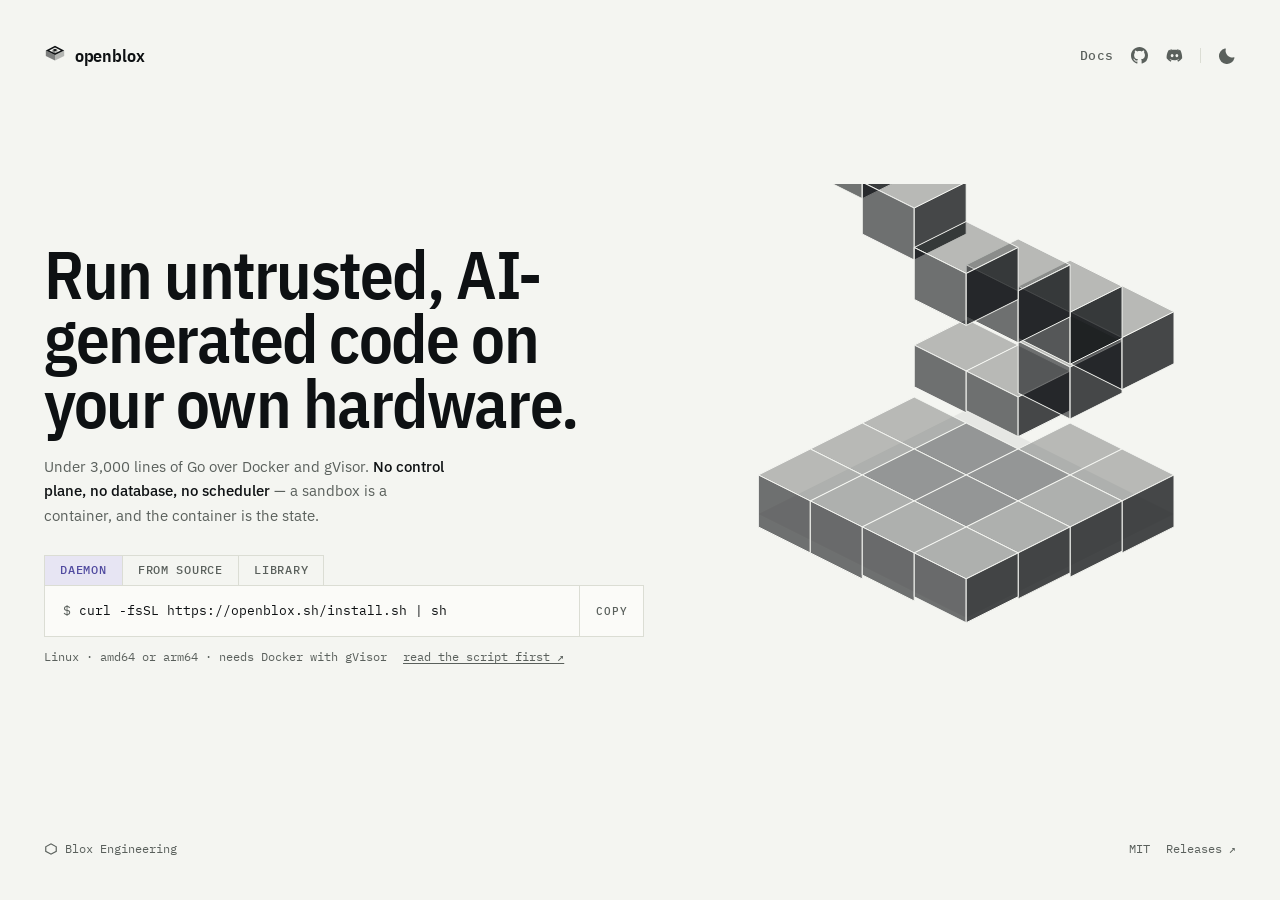
==== www/index.html @ d39e7841 "docs(site): make openblox.sh one screen, and give openbloxd a one-line install The landing page was " ====
<!doctype html>
<html lang="en">
<head>
<meta charset="utf-8">
<meta name="viewport" content="width=device-width, initial-scale=1, viewport-fit=cover">
<title>openblox — self-hosted sandboxes for untrusted, AI-generated code</title>
<meta name="description" content="Run untrusted, AI-generated code on your own hardware. Under 3,000 lines of Go over Docker and gVisor. No control plane, no database, no scheduler.">
<link rel="canonical" href="https://openblox.sh/">
<link rel="icon" href="assets/openblox-mark.svg" type="image/svg+xml">
<link rel="preload" href="assets/fonts/plex-sans-condensed-600.woff2" as="font" type="font/woff2" crossorigin>
<link rel="preload" href="assets/fonts/plex-sans-var.woff2" as="font" type="font/woff2" crossorigin>
<link rel="stylesheet" href="styles.css">

<meta property="og:type" content="website">
<meta property="og:url" content="https://openblox.sh/">
<meta property="og:title" content="openblox — self-hosted sandboxes for untrusted, AI-generated code">
<meta property="og:description" content="Under 3,000 lines of Go over Docker and gVisor. No control plane, no database, no scheduler. A sandbox is a container, and the container is the state.">
<meta property="og:image" content="https://openblox.sh/assets/social-preview.png">
<meta name="twitter:card" content="summary_large_image">
</head>
<body>

<a class="skip" href="#quick-start">Skip to the install command</a>

<div class="screen">

  <header class="chrome">
    <a class="brand" href="/">
      <svg viewBox="0 0 24 24" aria-hidden="true">
        <path fill-rule="evenodd" d="M 12 2 L 22 7 L 12 12 L 2 7 Z M 12 3.8 L 18.4 7 L 12 10.2 L 5.6 7 Z"/>
        <path d="M 2 7 L 12 12 L 12 18 L 2 13 Z" opacity=".52"/>
        <path d="M 22 7 L 12 12 L 12 18 L 22 13 Z" opacity=".28"/>
        <path d="M 12 5.2 L 14.8 6.6 L 12 8 L 9.2 6.6 Z"/>
        <path d="M 9.2 6.6 L 12 8 L 12 10 L 9.2 8.6 Z" opacity=".52"/>
        <path d="M 14.8 6.6 L 12 8 L 12 10 L 14.8 8.6 Z" opacity=".28"/>
      </svg>
      openblox
    </a>
    <nav class="links">
      <a href="https://docs.openblox.sh/">Docs</a>
      <a href="https://github.com/blox-eng/openblox" aria-label="GitHub" title="GitHub">
        <svg viewBox="0 0 16 16" aria-hidden="true"><path d="M8 0C3.58 0 0 3.58 0 8c0 3.54 2.29 6.53 5.47 7.59.4.07.55-.17.55-.38 0-.19-.01-.82-.01-1.49-2.01.37-2.53-.49-2.69-.94-.09-.23-.48-.94-.82-1.13-.28-.15-.68-.52-.01-.53.63-.01 1.08.58 1.23.82.72 1.21 1.87.87 2.33.66.07-.52.28-.87.51-1.07-1.78-.2-3.64-.89-3.64-3.95 0-.87.31-1.59.82-2.15-.08-.2-.36-1.02.08-2.12 0 0 .67-.21 2.2.82.64-.18 1.32-.27 2-.27s1.36.09 2 .27c1.53-1.04 2.2-.82 2.2-.82.44 1.1.16 1.92.08 2.12.51.56.82 1.27.82 2.15 0 3.07-1.87 3.75-3.65 3.95.29.25.54.73.54 1.48 0 1.07-.01 1.93-.01 2.2 0 .21.15.46.55.38A8.01 8.01 0 0 0 16 8c0-4.42-3.58-8-8-8Z"/></svg>
      </a>
      <a href="https://discord.gg/ksxTebDjj" aria-label="Discord" title="Discord">
        <svg viewBox="0 0 16 16" aria-hidden="true"><path d="M13.55 3.16A12.4 12.4 0 0 0 10.5 2.2l-.15.3c1.05.26 1.92.68 2.72 1.2a9.4 9.4 0 0 0-3.2-1.02 10.9 10.9 0 0 0-3.76 0A9.6 9.6 0 0 0 2.9 3.7c.8-.51 1.68-.93 2.72-1.2l-.15-.3c-1.1.19-2.14.52-3.05.96C.94 5.73.45 8.2.58 10.64A12.6 12.6 0 0 0 4.4 13.8l.8-1.12c-.66-.25-1.27-.56-1.83-.94l.36-.27c1.87.88 3.9 1.32 5.93.88a10.5 10.5 0 0 0 2.4-.88l.36.27c-.56.38-1.17.7-1.84.94l.8 1.12a12.5 12.5 0 0 0 3.83-3.16c.15-2.82-.63-5.27-1.66-7.48ZM5.77 9.6c-.73 0-1.33-.68-1.33-1.51 0-.84.59-1.52 1.33-1.52s1.34.68 1.33 1.52c0 .83-.6 1.51-1.33 1.51Zm4.46 0c-.73 0-1.33-.68-1.33-1.51 0-.84.59-1.52 1.33-1.52s1.34.68 1.33 1.52c0 .83-.59 1.51-1.33 1.51Z"/></svg>
      </a>
      <span class="sep" aria-hidden="true"></span>
      <button class="iconbtn" id="theme" aria-label="Switch to dark theme" title="Switch theme">
        <svg id="theme-icon" viewBox="0 0 16 16" aria-hidden="true"></svg>
      </button>
    </nav>
  </header>

  <main class="stage">
    <div>
      <h1>Run untrusted, AI-generated code on your own hardware.</h1>
      <p class="sub">
        Under 3,000 lines of Go over Docker and gVisor. <b>No control plane, no
        database, no scheduler</b> — a sandbox is a container, and the container
        is the state.
      </p>

      <div class="install" id="quick-start">
        <div class="tabs" role="tablist" aria-label="How to install">
          <button role="tab" id="t-daemon" aria-selected="true" aria-controls="cmdline">Daemon</button>
          <button role="tab" id="t-source" aria-selected="false" aria-controls="cmdline">From source</button>
          <button role="tab" id="t-lib" aria-selected="false" aria-controls="cmdline">Library</button>
        </div>
        <div class="cmd">
          <code id="cmdline" role="tabpanel" aria-labelledby="t-daemon"><span class="p">$</span> <span id="cmdtext">curl -fsSL https://openblox.sh/install.sh | sh</span></code>
          <button class="copy" id="copy" aria-label="Copy the command">Copy</button>
        </div>
        <p class="meta">
          <span id="platform">Linux · amd64 or arm64 · needs Docker with gVisor</span>
          <a href="/install.sh" id="readit">read the script first ↗</a>
        </p>
      </div>
    </div>

    <div class="blocks" id="blocks" tabindex="0"
         aria-label="An open box assembles from falling blocks around a block it contains. Look inside to read why it is open.">
      <canvas id="stage"></canvas>
      <p class="reveal">
        <b>Open, so you can see in.</b>
        Closed, so it cannot get out.
      </p>
      <p class="hint">look inside</p>
    </div>
  </main>

  <footer class="chrome foot">
    <a class="attrib" href="https://bloxng.com">
      <svg viewBox="0 0 24 24" aria-hidden="true"><path d="M12 2 22 7.5v9L12 22 2 16.5v-9Zm0 2.3L4 8.6v6.8l8 4.3 8-4.3V8.6Z"/></svg>
      Blox Engineering
    </a>
    <span class="foot-right">
      <a href="https://github.com/blox-eng/openblox/blob/main/LICENSE">MIT</a>
      <a href="https://github.com/blox-eng/openblox/releases">Releases ↗</a>
    </span>
  </footer>

</div>

<script src="app.js" defer></script>

</body>
</html>
---- www/styles.css ----
/* Self-hosted: a landing page for a project about not handing your workload
   to someone else should not phone a font CDN on every visit. Latin subset
   only, and the licence ships beside them in assets/fonts/LICENSE.txt. */
@font-face {
  font-family: 'Plex Sans';
  src: url('assets/fonts/plex-sans-var.woff2') format('woff2');
  font-weight: 100 700; font-style: normal; font-display: swap;
}
@font-face {
  font-family: 'Plex Condensed';
  src: url('assets/fonts/plex-sans-condensed-600.woff2') format('woff2');
  font-weight: 600; font-style: normal; font-display: swap;
}
@font-face {
  font-family: 'Plex Mono';
  src: url('assets/fonts/plex-mono-400.woff2') format('woff2');
  font-weight: 400; font-style: normal; font-display: swap;
}
@font-face {
  font-family: 'Plex Mono';
  src: url('assets/fonts/plex-mono-500.woff2') format('woff2');
  font-weight: 500; font-style: normal; font-display: swap;
}

  :root {
    --bg: #f4f5f1;
    --surface: #fbfbf8;
    --ink: #0e1113;
    --ink-rgb: 14, 17, 19;
    --muted: #5a605c;
    --rule: #dbddd4;
    --accent: #514ba0;
    --accent-rgb: 81, 75, 160;
    --accent-soft: #e7e5f3;

    --sans: 'Plex Sans', ui-sans-serif, system-ui, sans-serif;
    --display: 'Plex Condensed', 'Plex Sans', ui-sans-serif, sans-serif;
    --mono: 'Plex Mono', ui-monospace, SFMono-Regular, Menlo, monospace;

    --gutter: clamp(1.25rem, 3.5vw, 2.75rem);
  }

  @media (prefers-color-scheme: dark) {
    :root:not([data-theme="light"]) {
      --bg: #0d0f10;
      --surface: #15181a;
      --ink: #e7eae3;
      --ink-rgb: 231, 234, 227;
      --muted: #949c97;
      --rule: #262c2f;
      --accent: #a9a3ec;
      --accent-rgb: 169, 163, 236;
      --accent-soft: #211e42;
    }
  }
  :root[data-theme="dark"] {
    --bg: #0d0f10;
    --surface: #15181a;
    --ink: #e7eae3;
    --ink-rgb: 231, 234, 227;
    --muted: #949c97;
    --rule: #262c2f;
    --accent: #a9a3ec;
    --accent-rgb: 169, 163, 236;
    --accent-soft: #211e42;
  }

  * { box-sizing: border-box; }
  html, body { height: 100%; }
  body {
    margin: 0;
    background: var(--bg);
    color: var(--ink);
    font: 400 1rem/1.6 var(--sans);
    -webkit-font-smoothing: antialiased;
    transition: background 260ms ease, color 260ms ease;
  }
  a { color: inherit; }
  :focus-visible { outline: 2px solid var(--accent); outline-offset: 3px; }

  /* Off-screen until focused, and clipped rather than pushed to a negative
     offset so it adds no height to a page whose whole promise is one screen. */
  .skip {
    position: absolute;
    width: 1px; height: 1px;
    overflow: hidden;
    clip-path: inset(50%);
    white-space: nowrap;
  }
  .skip:focus {
    width: auto; height: auto;
    overflow: visible;
    clip-path: none;
    left: var(--gutter);
    top: calc(0.75rem + env(safe-area-inset-top, 0px));
    z-index: 10;
    background: var(--surface);
    border: 1px solid var(--ink);
    padding: 0.5rem 0.75rem;
    font: 500 0.8125rem/1 var(--mono);
    text-decoration: none;
  }

  .screen {
    min-height: 100%;
    display: grid;
    /* minmax(0,...), not auto: an auto track takes its minimum from the widest
       item, and the command line is `white-space: nowrap`, so the track — and
       with it the whole page — would grow to fit it rather than let it scroll
       in its own box. */
    grid-template-columns: minmax(0, 1fr);
    grid-template-rows: auto 1fr auto;
    padding: var(--gutter);
    gap: clamp(1rem, 3vh, 2rem);
  }

  .chrome {
    display: flex;
    align-items: center;
    justify-content: space-between;
    gap: 1rem;
    flex-wrap: wrap;
  }

  .brand {
    display: inline-flex;
    align-items: center;
    gap: 0.55rem;
    font: 600 1.15rem/1 var(--display);
    letter-spacing: -0.01em;
    text-decoration: none;
  }
  .brand svg { width: 22px; height: 22px; display: block; fill: currentColor; }

  .links { display: flex; flex-wrap: wrap; align-items: center; gap: 0.5rem 1.1rem; }
  .links a, .iconbtn {
    display: inline-flex;
    align-items: center;
    color: var(--muted);
    text-decoration: none;
    font: 500 0.8125rem/1 var(--mono);
    letter-spacing: 0.04em;
    transition: color 130ms ease;
  }
  .links a:hover, .iconbtn:hover { color: var(--ink); }
  .links svg, .iconbtn svg { width: 17px; height: 17px; fill: currentColor; display: block; }
  .iconbtn { appearance: none; background: none; border: 0; padding: 0; cursor: pointer; }
  .sep { width: 1px; height: 15px; background: var(--rule); }

  .stage {
    display: grid;
    grid-template-columns: minmax(0, 1fr) minmax(0, 0.9fr);
    align-items: center;
    gap: clamp(1.5rem, 4vw, 4rem);
  }

  h1 {
    font: 600 clamp(2.3rem, 5.2vw, 4.3rem)/0.97 var(--display);
    letter-spacing: -0.022em;
    margin: 0;
    max-width: 15ch;
    text-wrap: balance;
  }

  .sub {
    margin: 1.15rem 0 0;
    max-width: 46ch;
    color: var(--muted);
    font-size: clamp(0.95rem, 1.2vw, 1.1rem);
  }
  .sub b { color: var(--ink); font-weight: 500; }

  .install { margin-top: clamp(1.25rem, 3vh, 1.75rem); max-width: 40rem; }

  .tabs {
    display: flex;
    border: 1px solid var(--rule);
    border-bottom: 0;
    width: fit-content;
    max-width: 100%;
  }
  .tabs button {
    appearance: none;
    background: none;
    border: 0;
    border-right: 1px solid var(--rule);
    padding: 0.55rem 0.95rem;
    font: 500 0.75rem/1 var(--mono);
    letter-spacing: 0.06em;
    text-transform: uppercase;
    color: var(--muted);
    cursor: pointer;
    white-space: nowrap;
    transition: color 130ms ease, background 130ms ease;
  }
  .tabs button:last-child { border-right: 0; }
  .tabs button:hover { color: var(--ink); }
  .tabs button[aria-selected="true"] { color: var(--accent); background: var(--accent-soft); }

  .cmd { display: flex; align-items: stretch; border: 1px solid var(--rule); background: var(--surface); }
  .cmd code {
    flex: 1; min-width: 0;
    padding: 0.95rem 1.1rem;
    font: 400 clamp(0.8125rem, 1vw, 0.9375rem)/1.5 var(--mono);
    overflow-x: auto;
    white-space: nowrap;
  }
  .cmd code .p { color: var(--muted); }
  .copy {
    appearance: none; background: none; border: 0;
    border-left: 1px solid var(--rule);
    padding: 0 1rem;
    color: var(--muted);
    font: 500 0.6875rem/1 var(--mono);
    letter-spacing: 0.08em; text-transform: uppercase;
    cursor: pointer; transition: color 130ms ease;
  }
  .copy:hover { color: var(--ink); }
  .copy[data-done="1"] { color: var(--accent); }

  .meta {
    display: flex; flex-wrap: wrap; align-items: center;
    gap: 0.4rem 1rem; margin: 0.7rem 0 0;
    font: 400 0.75rem/1.5 var(--mono); color: var(--muted);
  }
  .meta a { color: var(--muted); text-underline-offset: 0.2em; }
  .meta a:hover { color: var(--ink); }

  /* --- the box ------------------------------------------------------- */

  .blocks {
    position: relative;
    aspect-ratio: 1 / 1;
    width: 100%;
    cursor: crosshair;
  }
  .blocks canvas { width: 100%; height: 100%; display: block; }

  /* The message is not printed on the page. You have to look inside. */
  .reveal {
    position: absolute;
    inset: auto 0 1%;
    text-align: center;
    pointer-events: none;
    opacity: 0;
    transform: translateY(6px);
    transition: opacity 420ms ease, transform 420ms ease;
    font: 400 clamp(0.7rem, 0.95vw, 0.8125rem)/1.7 var(--mono);
    color: var(--muted);
  }
  .reveal b { display: block; color: var(--ink); font-weight: 500; }
  .blocks[data-open="1"] .reveal { opacity: 1; transform: none; }

  .hint {
    position: absolute;
    inset: auto 0 1%;
    text-align: center;
    pointer-events: none;
    font: 400 0.6875rem/1 var(--mono);
    letter-spacing: 0.1em;
    text-transform: uppercase;
    color: var(--muted);
    opacity: 0;
    transition: opacity 600ms ease;
  }
  .blocks[data-hint="1"] .hint { opacity: 0.65; }

  .foot { color: var(--muted); font: 400 0.75rem/1 var(--mono); }
  .foot a { text-decoration: none; }
  .foot a:hover { color: var(--ink); }
  .attrib { display: inline-flex; align-items: center; gap: 0.45rem; text-decoration: none; }
  .attrib svg { width: 14px; height: 14px; fill: currentColor; display: block; }
  .foot-right { display: flex; align-items: center; gap: 1rem; }

  @media (max-width: 62rem) {
    .stage { grid-template-columns: minmax(0, 1fr); gap: 1.5rem; }
    .blocks { max-width: 20rem; margin-inline: auto; order: -1; }
    h1 { max-width: 18ch; }
  }
  @media (max-width: 30rem) {
    .tabs { width: 100%; }
    .tabs button { flex: 1; padding-inline: 0.4rem; }
  }
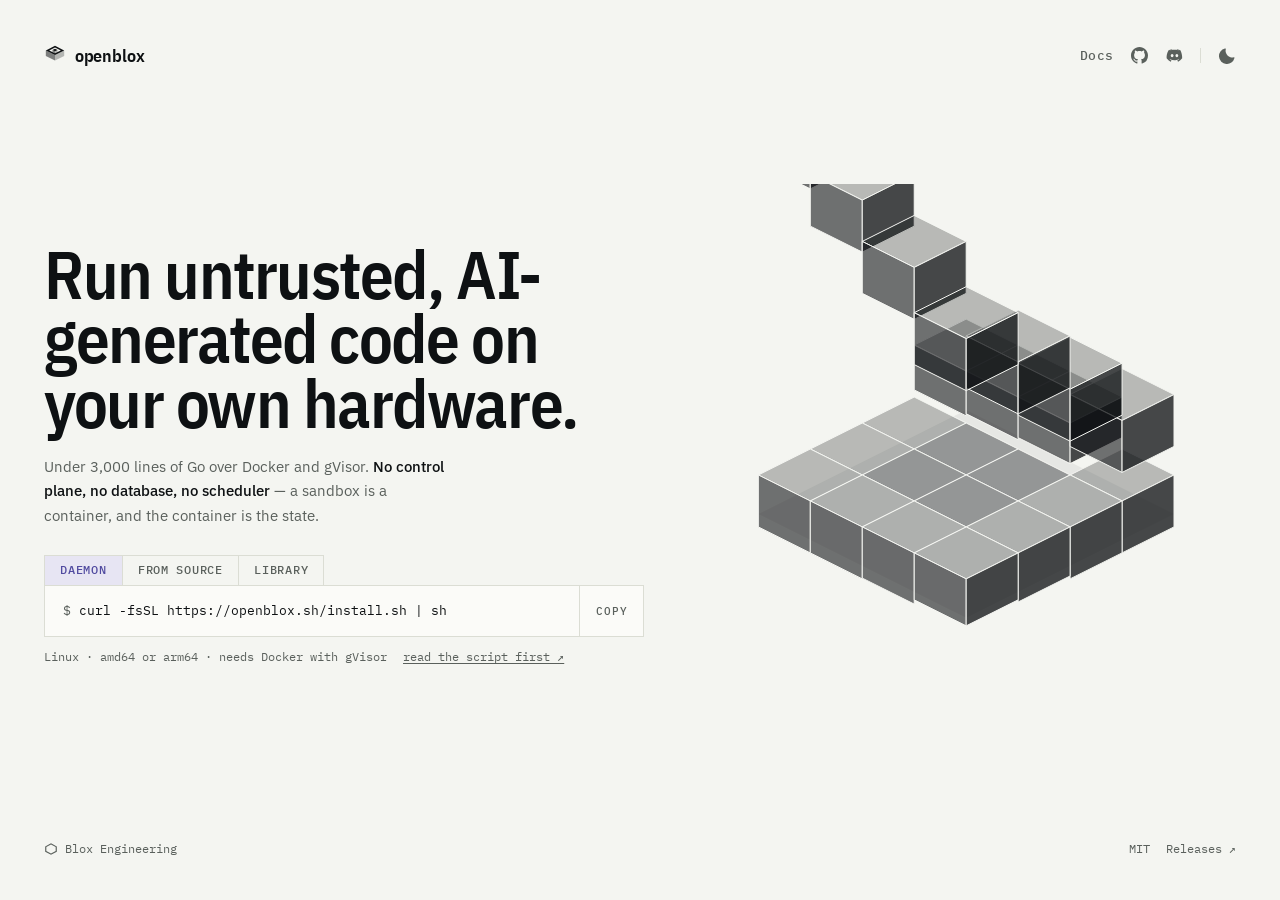
==== commit d15c64ae: "docs(site): count page views with Umami, and name both of its hosts in the CSP Adds the Umami tracke" ====
--- a/www/index.html
+++ b/www/index.html
@@ -17,6 +17,12 @@
 <meta property="og:description" content="Under 3,000 lines of Go over Docker and gVisor. No control plane, no database, no scheduler. A sandbox is a container, and the container is the state.">
 <meta property="og:image" content="https://openblox.sh/assets/social-preview.png">
 <meta name="twitter:card" content="summary_large_image">
+
+<!-- Umami: page counts, cookieless, no cross-site identity. It is the only
+     third-party request this page makes, and _headers names both of its hosts
+     explicitly rather than widening the policy to allow them by accident. -->
+<link rel="preconnect" href="https://cloud.umami.is" crossorigin>
+<script defer src="https://cloud.umami.is/script.js" data-website-id="f95447d5-221a-4463-a657-405a76795b2d"></script>
 </head>
 <body>
 
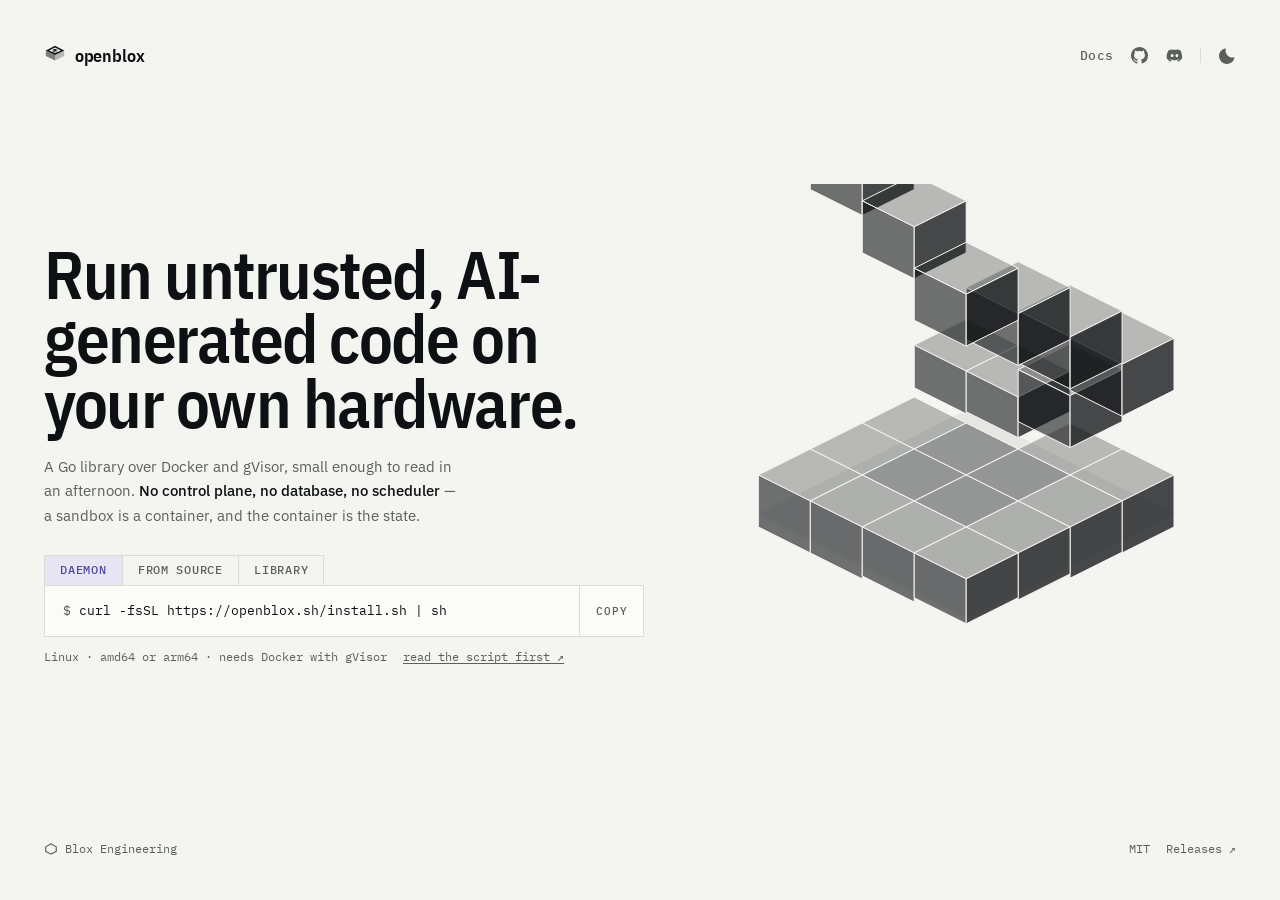
==== commit d01dba82: "docs: stop claiming "under 3,000 lines of Go" — the badge already says 3,348 badges.sh exists so the" ====
--- a/www/index.html
+++ b/www/index.html
@@ -4,7 +4,7 @@
 <meta charset="utf-8">
 <meta name="viewport" content="width=device-width, initial-scale=1, viewport-fit=cover">
 <title>openblox — self-hosted sandboxes for untrusted, AI-generated code</title>
-<meta name="description" content="Run untrusted, AI-generated code on your own hardware. Under 3,000 lines of Go over Docker and gVisor. No control plane, no database, no scheduler.">
+<meta name="description" content="Run untrusted, AI-generated code on your own hardware. A Go library over Docker and gVisor, small enough to read in an afternoon. No control plane, no database, no scheduler.">
 <link rel="canonical" href="https://openblox.sh/">
 <link rel="icon" href="assets/openblox-mark.svg" type="image/svg+xml">
 <link rel="preload" href="assets/fonts/plex-sans-condensed-600.woff2" as="font" type="font/woff2" crossorigin>
@@ -14,7 +14,7 @@
 <meta property="og:type" content="website">
 <meta property="og:url" content="https://openblox.sh/">
 <meta property="og:title" content="openblox — self-hosted sandboxes for untrusted, AI-generated code">
-<meta property="og:description" content="Under 3,000 lines of Go over Docker and gVisor. No control plane, no database, no scheduler. A sandbox is a container, and the container is the state.">
+<meta property="og:description" content="A Go library over Docker and gVisor, small enough to read in an afternoon. No control plane, no database, no scheduler. A sandbox is a container, and the container is the state.">
 <meta property="og:image" content="https://openblox.sh/assets/social-preview.png">
 <meta name="twitter:card" content="summary_large_image">
 
@@ -61,9 +61,9 @@
     <div>
       <h1>Run untrusted, AI-generated code on your own hardware.</h1>
       <p class="sub">
-        Under 3,000 lines of Go over Docker and gVisor. <b>No control plane, no
-        database, no scheduler</b> — a sandbox is a container, and the container
-        is the state.
+        A Go library over Docker and gVisor, small enough to read in an
+        afternoon. <b>No control plane, no database, no scheduler</b> — a
+        sandbox is a container, and the container is the state.
       </p>
 
       <div class="install" id="quick-start">
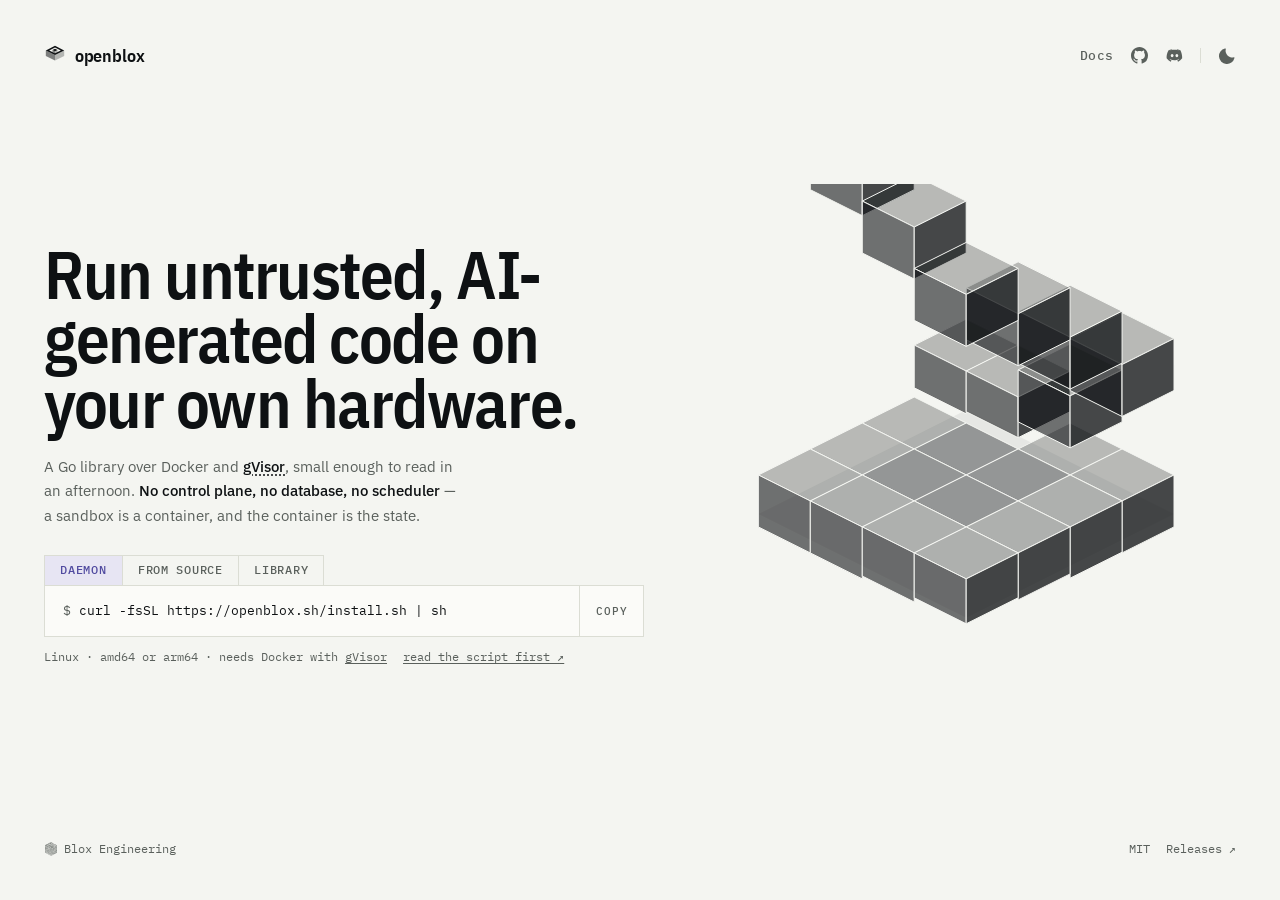
==== commit f2da955c: "docs(site): make the runtime a control, and use the real Blox mark The landing page named gVisor fiv" ====
--- a/www/index.html
+++ b/www/index.html
@@ -61,7 +61,8 @@
     <div>
       <h1>Run untrusted, AI-generated code on your own hardware.</h1>
       <p class="sub">
-        A Go library over Docker and gVisor, small enough to read in an
+        A Go library over Docker and <button type="button" id="runtime"
+        aria-describedby="platform">gVisor</button>, small enough to read in an
         afternoon. <b>No control plane, no database, no scheduler</b> — a
         sandbox is a container, and the container is the state.
       </p>
@@ -77,7 +78,7 @@
           <button class="copy" id="copy" aria-label="Copy the command">Copy</button>
         </div>
         <p class="meta">
-          <span id="platform">Linux · amd64 or arm64 · needs Docker with gVisor</span>
+          <span id="platform" aria-live="polite">Linux · amd64 or arm64 · needs Docker with gVisor</span>
           <a href="/install.sh" id="readit">read the script first ↗</a>
         </p>
       </div>
@@ -96,7 +97,7 @@
 
   <footer class="chrome foot">
     <a class="attrib" href="https://bloxng.com">
-      <svg viewBox="0 0 24 24" aria-hidden="true"><path d="M12 2 22 7.5v9L12 22 2 16.5v-9Zm0 2.3L4 8.6v6.8l8 4.3 8-4.3V8.6Z"/></svg>
+      <span class="mark" aria-hidden="true"></span>
       Blox Engineering
     </a>
     <span class="foot-right">
--- a/www/styles.css
+++ b/www/styles.css
@@ -170,6 +170,27 @@
   }
   .sub b { color: var(--ink); font-weight: 500; }
 
+  /* The runtime in the subhead is a button, not decoration: it walks the
+     approved runtimes and the line under the install command follows. It is
+     styled as the surrounding sentence plus an underline, because a control
+     that reads as a control invites the click that makes it discoverable —
+     and it stays legible as plain text for anyone who never tries it. */
+  #runtime {
+    appearance: none;
+    background: none;
+    border: 0;
+    padding: 0;
+    font: inherit;
+    color: var(--ink);
+    font-weight: 500;
+    cursor: pointer;
+    text-decoration: underline;
+    text-decoration-style: dotted;
+    text-underline-offset: 0.22em;
+    transition: color 130ms ease;
+  }
+  #runtime:hover { color: var(--accent); }
+
   .install { margin-top: clamp(1.25rem, 3vh, 1.75rem); max-width: 40rem; }
 
   .tabs {
@@ -269,8 +290,49 @@
   .foot a { text-decoration: none; }
   .foot a:hover { color: var(--ink); }
   .attrib { display: inline-flex; align-items: center; gap: 0.45rem; text-decoration: none; }
-  .attrib svg { width: 14px; height: 14px; fill: currentColor; display: block; }
+  /* The Blox mark, drawn as a mask rather than an <img>: the file is a single
+     path with fill="currentColor", which an <img> resolves in its own context
+     and renders black — wrong on the dark theme. A mask takes its colour from
+     the text beside it, so the attribution stays one object in both themes.
+     CSP governs this under img-src, which is 'self'; the file is served here. */
+  .attrib .mark {
+    width: 13px;
+    height: 14px;
+    flex: none;
+    background-color: currentColor;
+    -webkit-mask: url(assets/blox-mark.svg) center / contain no-repeat;
+    mask: url(assets/blox-mark.svg) center / contain no-repeat;
+  }
   .foot-right { display: flex; align-items: center; gap: 1rem; }
+
+  /* ---- 404 ------------------------------------------------------------
+     One column: there is no second thing to put beside the message, and the
+     landing page's right-hand track would otherwise hold the text to 1fr of
+     a two-track grid for no reason. */
+
+  .stage.solo { grid-template-columns: minmax(0, 1fr); }
+
+  .code {
+    margin: 0 0 0.6rem;
+    color: var(--muted);
+    font: 500 0.8125rem/1 var(--mono);
+    letter-spacing: 0.08em;
+  }
+
+  .ways {
+    display: flex;
+    flex-wrap: wrap;
+    gap: 0.5rem 1.4rem;
+    margin: clamp(1.25rem, 3vh, 1.75rem) 0 0;
+  }
+  .ways a {
+    color: var(--muted);
+    text-decoration: none;
+    font: 500 0.8125rem/1 var(--mono);
+    letter-spacing: 0.04em;
+    transition: color 130ms ease;
+  }
+  .ways a:hover { color: var(--ink); }
 
   @media (max-width: 62rem) {
     .stage { grid-template-columns: minmax(0, 1fr); gap: 1.5rem; }
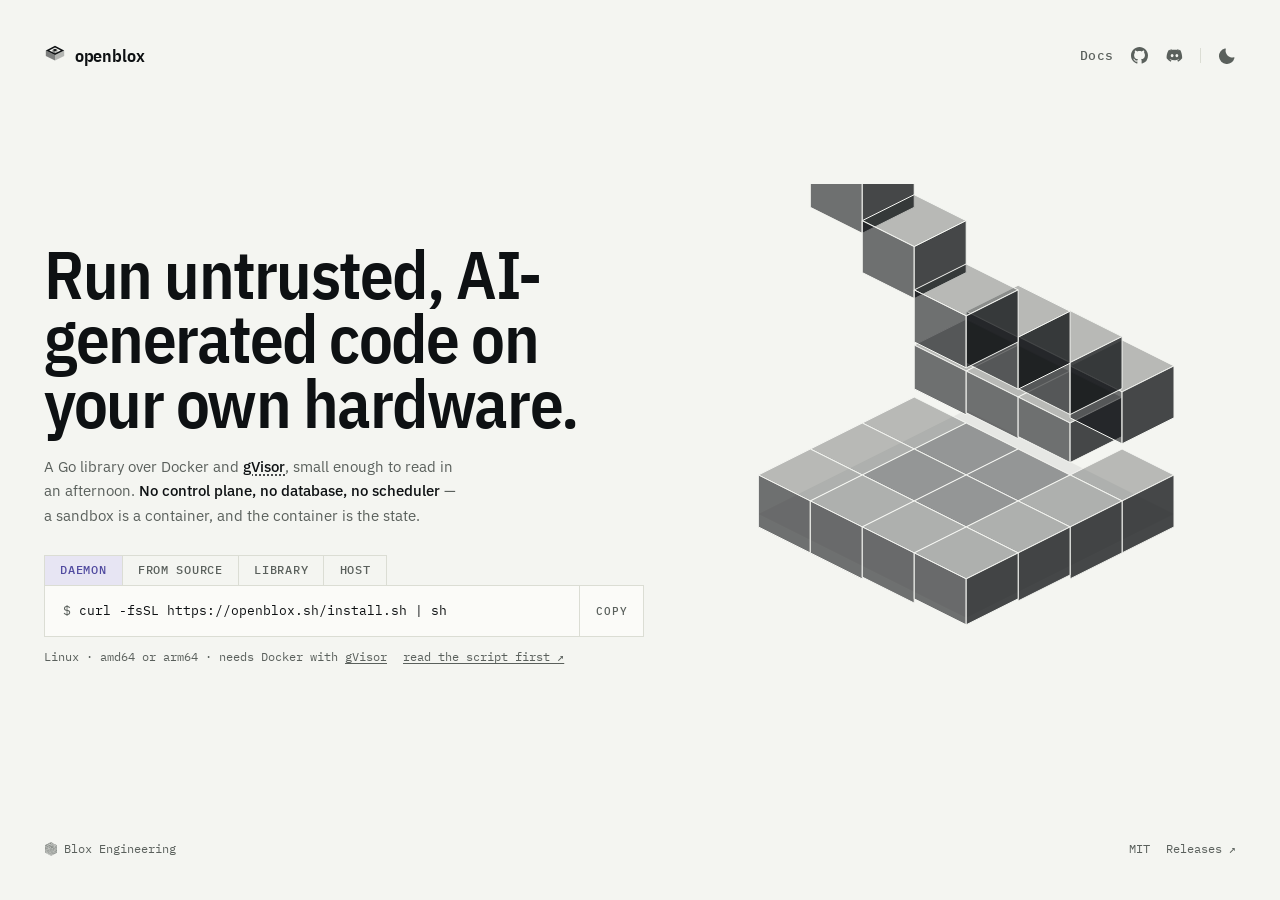
==== commit b7262283: "feat(www): a Host tab for setup.sh Co-Authored-By: Claude Opus 5.5 (1M context) <noreply@anthropic.c" ====
--- a/www/index.html
+++ b/www/index.html
@@ -72,6 +72,7 @@
           <button role="tab" id="t-daemon" aria-selected="true" aria-controls="cmdline">Daemon</button>
           <button role="tab" id="t-source" aria-selected="false" aria-controls="cmdline">From source</button>
           <button role="tab" id="t-lib" aria-selected="false" aria-controls="cmdline">Library</button>
+          <button role="tab" id="t-host" aria-selected="false" aria-controls="cmdline">Host</button>
         </div>
         <div class="cmd">
           <code id="cmdline" role="tabpanel" aria-labelledby="t-daemon"><span class="p">$</span> <span id="cmdtext">curl -fsSL https://openblox.sh/install.sh | sh</span></code>
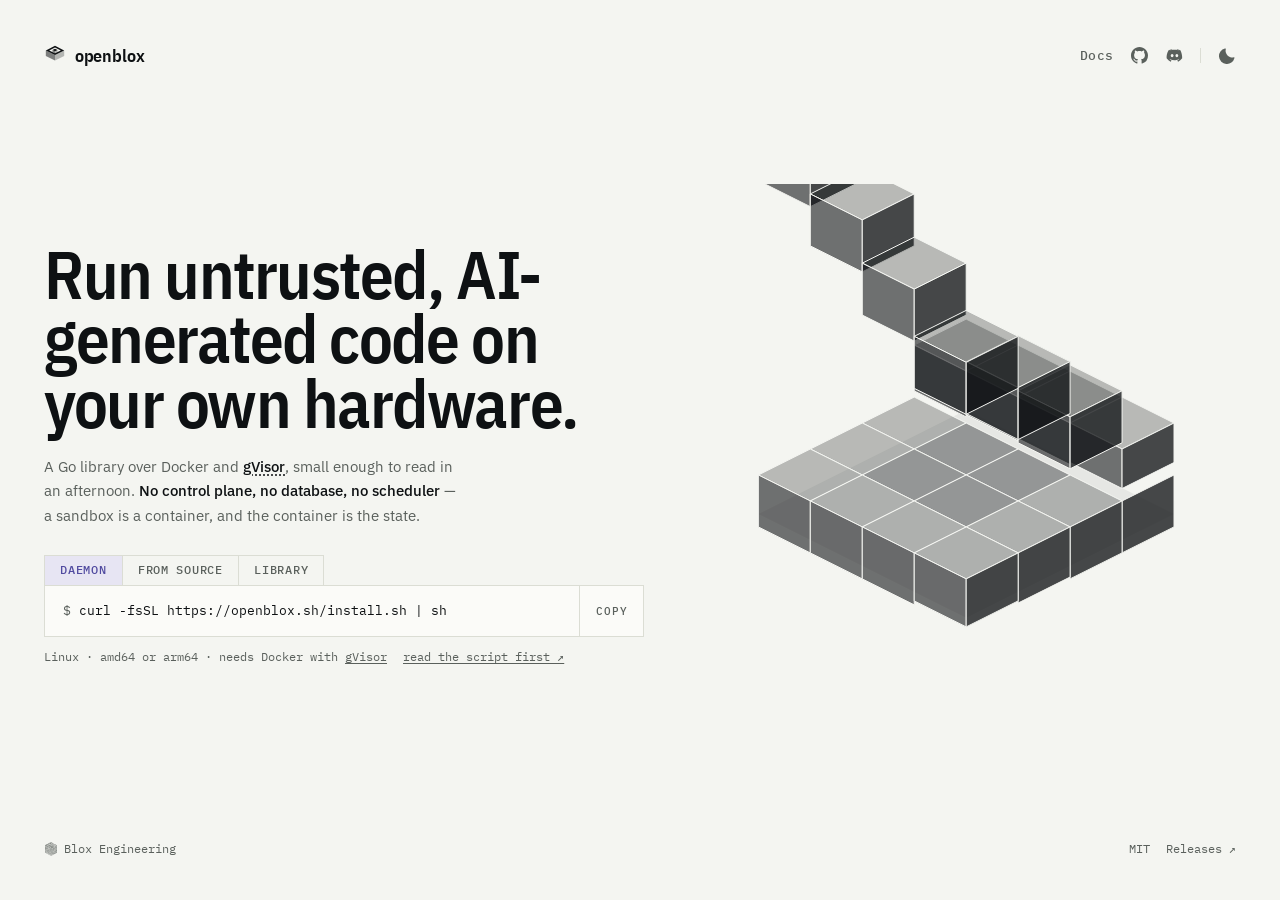
==== commit 7f63bc19: "docs: swap in a Discord invite that never expires (#74) The old invite expires on 2026-10-21, which " ====
--- a/www/index.html
+++ b/www/index.html
@@ -47,7 +47,7 @@
       <a href="https://github.com/blox-eng/openblox" aria-label="GitHub" title="GitHub">
         <svg viewBox="0 0 16 16" aria-hidden="true"><path d="M8 0C3.58 0 0 3.58 0 8c0 3.54 2.29 6.53 5.47 7.59.4.07.55-.17.55-.38 0-.19-.01-.82-.01-1.49-2.01.37-2.53-.49-2.69-.94-.09-.23-.48-.94-.82-1.13-.28-.15-.68-.52-.01-.53.63-.01 1.08.58 1.23.82.72 1.21 1.87.87 2.33.66.07-.52.28-.87.51-1.07-1.78-.2-3.64-.89-3.64-3.95 0-.87.31-1.59.82-2.15-.08-.2-.36-1.02.08-2.12 0 0 .67-.21 2.2.82.64-.18 1.32-.27 2-.27s1.36.09 2 .27c1.53-1.04 2.2-.82 2.2-.82.44 1.1.16 1.92.08 2.12.51.56.82 1.27.82 2.15 0 3.07-1.87 3.75-3.65 3.95.29.25.54.73.54 1.48 0 1.07-.01 1.93-.01 2.2 0 .21.15.46.55.38A8.01 8.01 0 0 0 16 8c0-4.42-3.58-8-8-8Z"/></svg>
       </a>
-      <a href="https://discord.gg/ksxTebDjj" aria-label="Discord" title="Discord">
+      <a href="https://discord.gg/EDbBgzvAY6" aria-label="Discord" title="Discord">
         <svg viewBox="0 0 16 16" aria-hidden="true"><path d="M13.55 3.16A12.4 12.4 0 0 0 10.5 2.2l-.15.3c1.05.26 1.92.68 2.72 1.2a9.4 9.4 0 0 0-3.2-1.02 10.9 10.9 0 0 0-3.76 0A9.6 9.6 0 0 0 2.9 3.7c.8-.51 1.68-.93 2.72-1.2l-.15-.3c-1.1.19-2.14.52-3.05.96C.94 5.73.45 8.2.58 10.64A12.6 12.6 0 0 0 4.4 13.8l.8-1.12c-.66-.25-1.27-.56-1.83-.94l.36-.27c1.87.88 3.9 1.32 5.93.88a10.5 10.5 0 0 0 2.4-.88l.36.27c-.56.38-1.17.7-1.84.94l.8 1.12a12.5 12.5 0 0 0 3.83-3.16c.15-2.82-.63-5.27-1.66-7.48ZM5.77 9.6c-.73 0-1.33-.68-1.33-1.51 0-.84.59-1.52 1.33-1.52s1.34.68 1.33 1.52c0 .83-.6 1.51-1.33 1.51Zm4.46 0c-.73 0-1.33-.68-1.33-1.51 0-.84.59-1.52 1.33-1.52s1.34.68 1.33 1.52c0 .83-.59 1.51-1.33 1.51Z"/></svg>
       </a>
       <span class="sep" aria-hidden="true"></span>
@@ -72,7 +72,6 @@
           <button role="tab" id="t-daemon" aria-selected="true" aria-controls="cmdline">Daemon</button>
           <button role="tab" id="t-source" aria-selected="false" aria-controls="cmdline">From source</button>
           <button role="tab" id="t-lib" aria-selected="false" aria-controls="cmdline">Library</button>
-          <button role="tab" id="t-host" aria-selected="false" aria-controls="cmdline">Host</button>
         </div>
         <div class="cmd">
           <code id="cmdline" role="tabpanel" aria-labelledby="t-daemon"><span class="p">$</span> <span id="cmdtext">curl -fsSL https://openblox.sh/install.sh | sh</span></code>
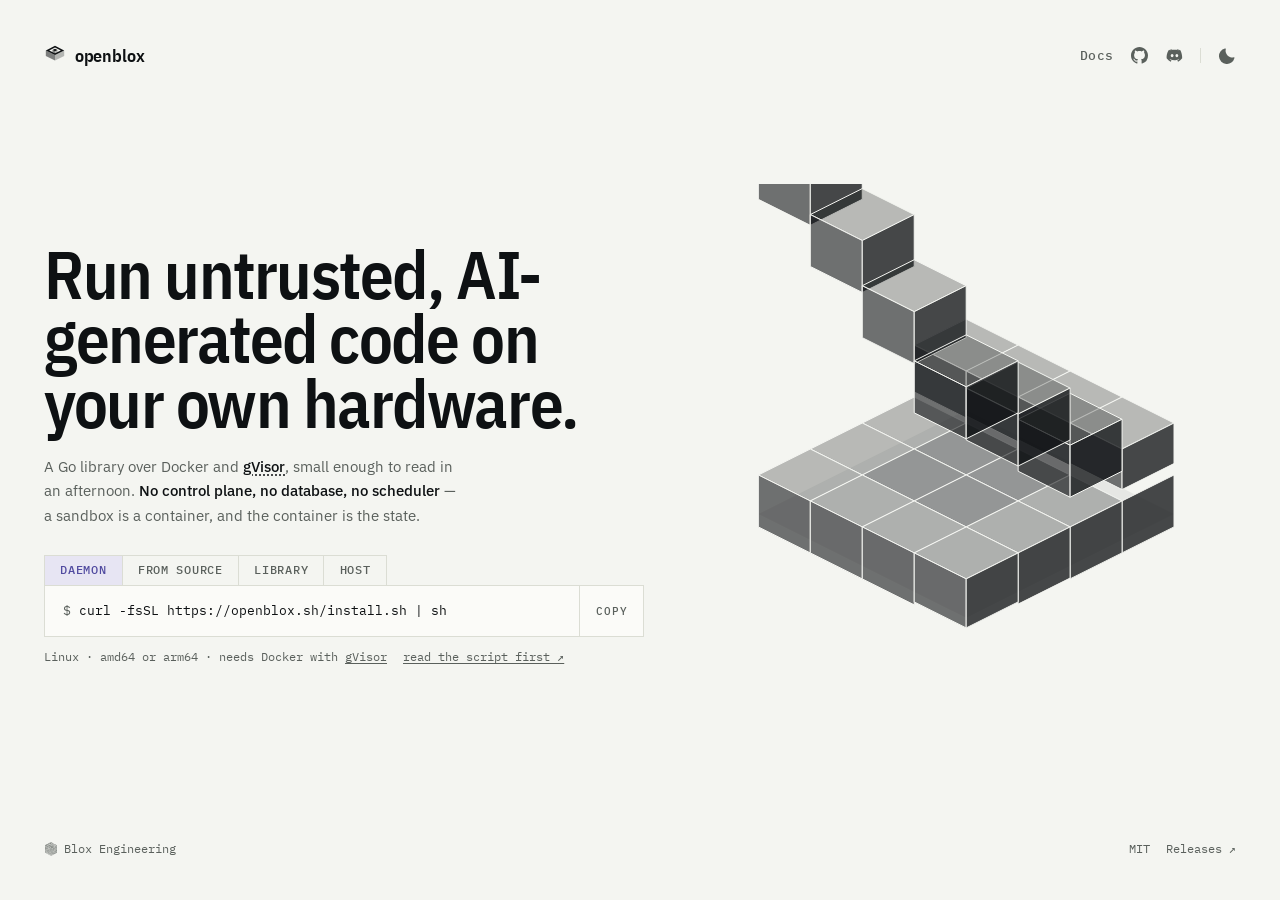
==== commit 44950b4b: "Merge branch 'main' into feat/setup-sh" ====
--- a/www/index.html
+++ b/www/index.html
@@ -72,6 +72,7 @@
           <button role="tab" id="t-daemon" aria-selected="true" aria-controls="cmdline">Daemon</button>
           <button role="tab" id="t-source" aria-selected="false" aria-controls="cmdline">From source</button>
           <button role="tab" id="t-lib" aria-selected="false" aria-controls="cmdline">Library</button>
+          <button role="tab" id="t-host" aria-selected="false" aria-controls="cmdline">Host</button>
         </div>
         <div class="cmd">
           <code id="cmdline" role="tabpanel" aria-labelledby="t-daemon"><span class="p">$</span> <span id="cmdtext">curl -fsSL https://openblox.sh/install.sh | sh</span></code>
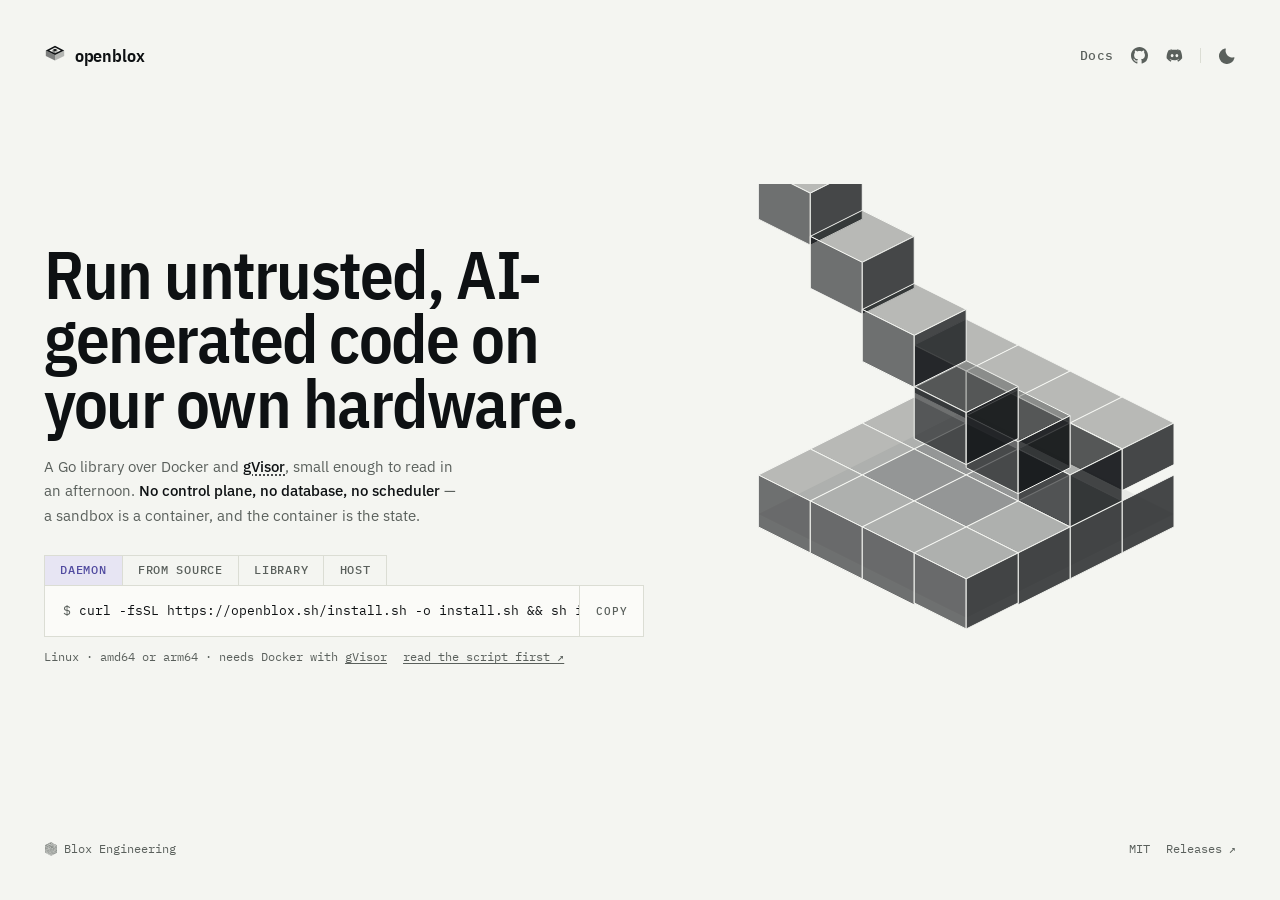
==== commit 66015865: "docs: pin v0.12.0, download scripts before running them, two CAs in the mTLS recipe Part of #89.  Co" ====
--- a/www/index.html
+++ b/www/index.html
@@ -75,7 +75,7 @@
           <button role="tab" id="t-host" aria-selected="false" aria-controls="cmdline">Host</button>
         </div>
         <div class="cmd">
-          <code id="cmdline" role="tabpanel" aria-labelledby="t-daemon"><span class="p">$</span> <span id="cmdtext">curl -fsSL https://openblox.sh/install.sh | sh</span></code>
+          <code id="cmdline" role="tabpanel" aria-labelledby="t-daemon"><span class="p">$</span> <span id="cmdtext">curl -fsSL https://openblox.sh/install.sh -o install.sh &amp;&amp; sh install.sh</span></code>
           <button class="copy" id="copy" aria-label="Copy the command">Copy</button>
         </div>
         <p class="meta">
